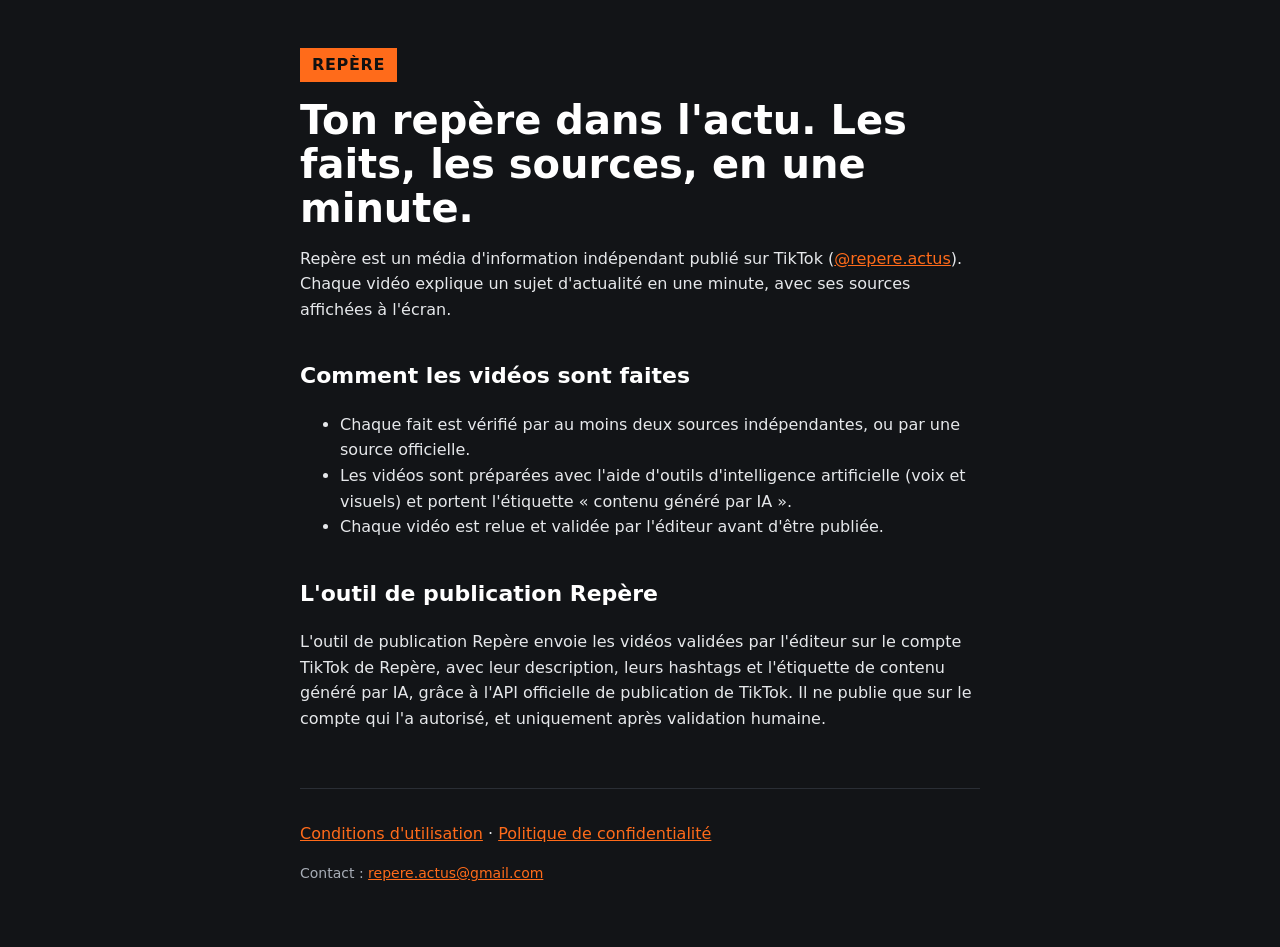
==== index.html @ 5780cd24 "Site public Repère : accueil, conditions, confidentialité, page d'autorisation Co-Authored-By: Claud" ====
<!doctype html><html lang="fr"><head><meta charset="utf-8"><meta name="viewport" content="width=device-width,initial-scale=1"><title>Repère</title><link rel="stylesheet" href="style.css"></head><body><main>
<span class="badge">REPÈRE</span>
<h1>Ton repère dans l'actu. Les faits, les sources, en une minute.</h1>
<p>Repère est un média d'information indépendant publié sur TikTok (<a href="https://www.tiktok.com/@repere.actus">@repere.actus</a>). Chaque vidéo explique un sujet d'actualité en une minute, avec ses sources affichées à l'écran.</p>
<h2>Comment les vidéos sont faites</h2>
<ul><li>Chaque fait est vérifié par au moins deux sources indépendantes, ou par une source officielle.</li>
<li>Les vidéos sont préparées avec l'aide d'outils d'intelligence artificielle (voix et visuels) et portent l'étiquette « contenu généré par IA ».</li>
<li>Chaque vidéo est relue et validée par l'éditeur avant d'être publiée.</li></ul>
<h2>L'outil de publication Repère</h2>
<p>L'outil de publication Repère envoie les vidéos validées par l'éditeur sur le compte TikTok de Repère, avec leur description, leurs hashtags et l'étiquette de contenu généré par IA, grâce à l'API officielle de publication de TikTok. Il ne publie que sur le compte qui l'a autorisé, et uniquement après validation humaine.</p>
<footer><p><a href="conditions.html">Conditions d'utilisation</a> · <a href="confidentialite.html">Politique de confidentialité</a></p><p class="muted">Contact : <a href="mailto:repere.actus@gmail.com">repere.actus@gmail.com</a></p></footer>
</main></body></html>
---- style.css ----
:root{--bg:#121417;--fg:#fff;--muted:#a7adb6;--accent:#FF6B1A}
*{box-sizing:border-box}body{margin:0;background:var(--bg);color:var(--fg);font:16px/1.6 Inter,system-ui,-apple-system,Segoe UI,Roboto,sans-serif}
main{max-width:720px;margin:0 auto;padding:48px 20px}
.badge{display:inline-block;background:var(--accent);color:#111;font-weight:900;padding:4px 12px;letter-spacing:.04em}
h1{font-size:40px;line-height:1.1;margin:16px 0}h2{margin-top:36px;font-size:22px}a{color:var(--accent)}
p,li{color:#e6e8eb}.muted{color:var(--muted);font-size:14px}footer{margin-top:56px;border-top:1px solid #2a2e35;padding-top:16px}
code{background:#1d2026;padding:2px 6px;border-radius:4px}
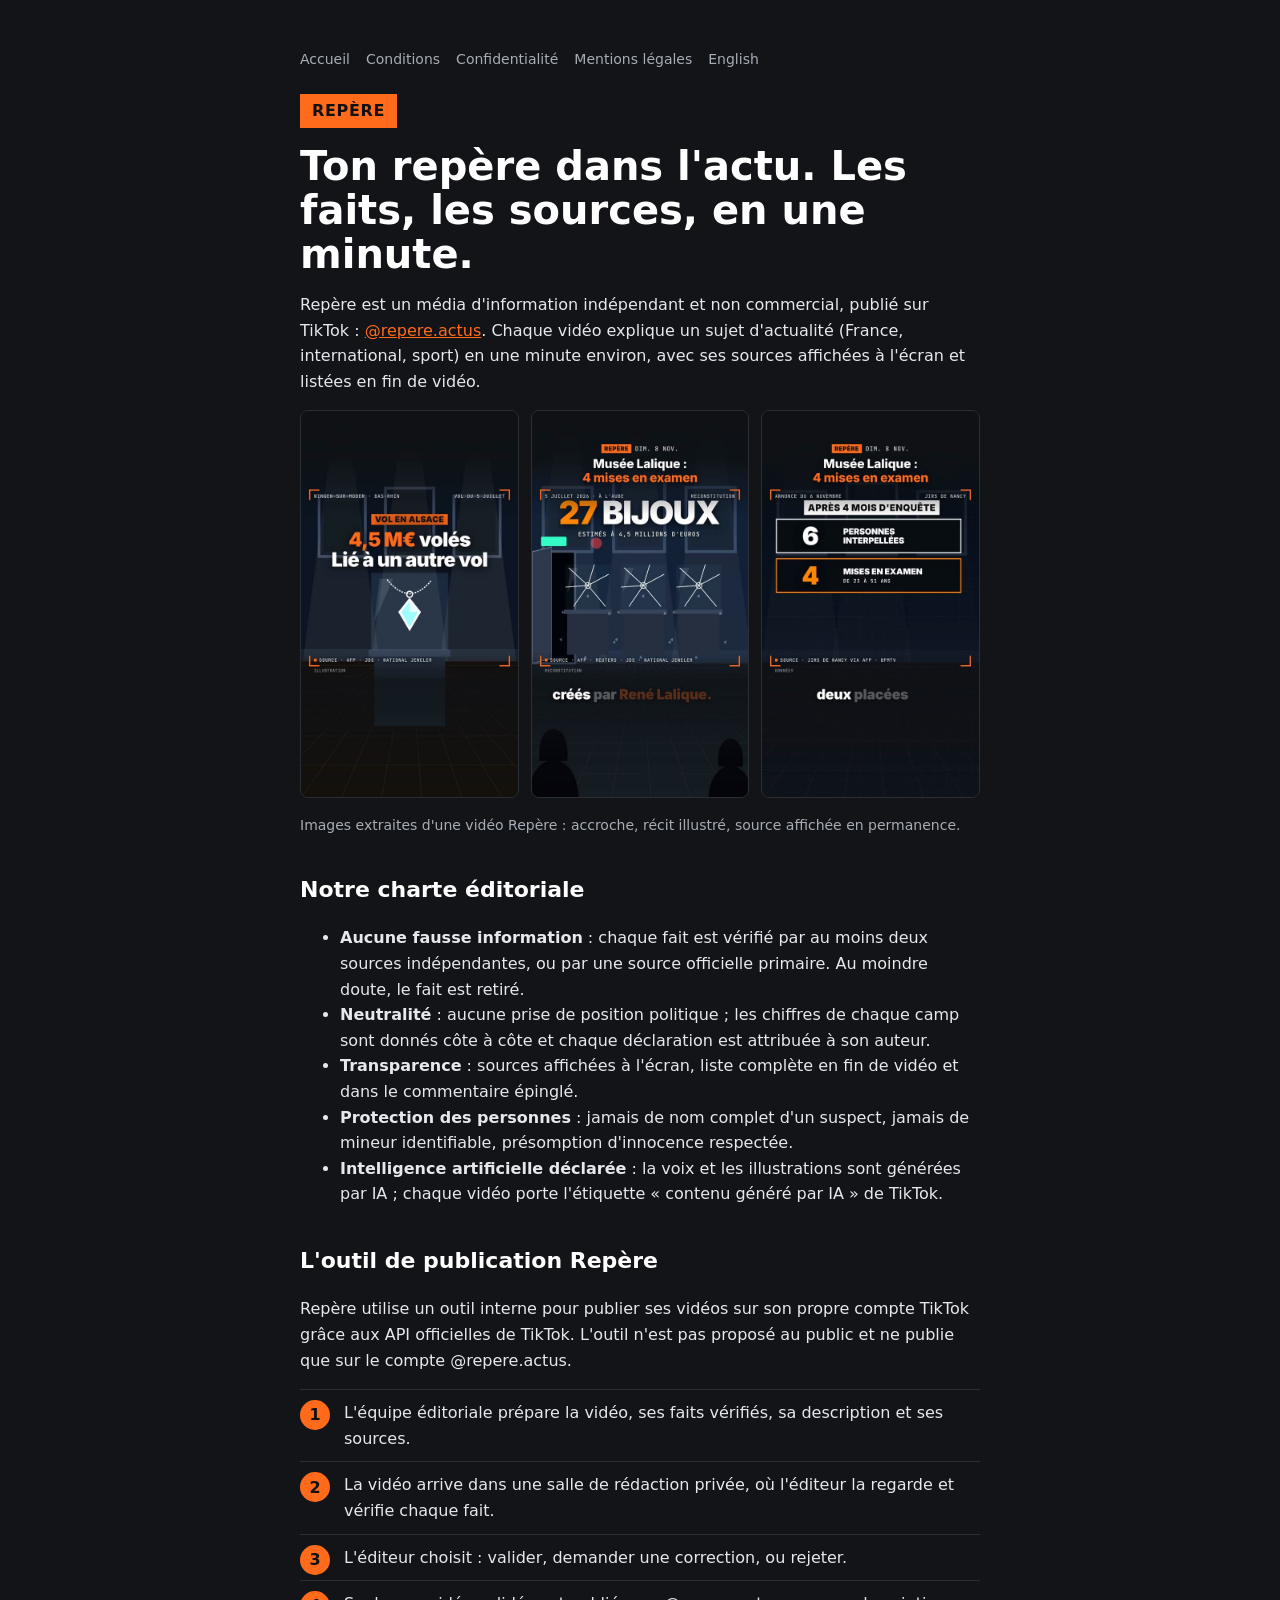
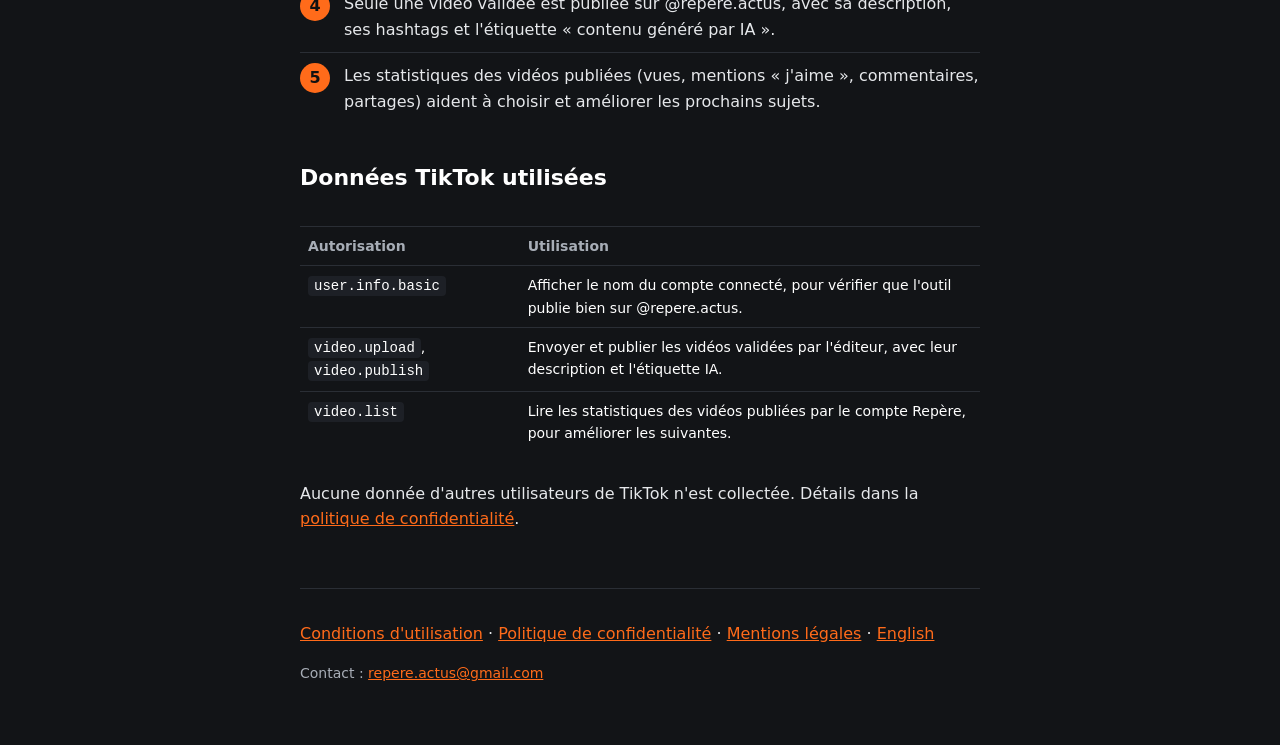
==== commit 176e6337: "Site : version anglaise, charte éditoriale, données utilisées, mentions légales, exemples Co-Authore" ====
--- a/index.html
+++ b/index.html
@@ -1,12 +1,29 @@
-<!doctype html><html lang="fr"><head><meta charset="utf-8"><meta name="viewport" content="width=device-width,initial-scale=1"><title>Repère</title><link rel="stylesheet" href="style.css"></head><body><main>
+<!doctype html><html lang="fr"><head><meta charset="utf-8"><meta name="viewport" content="width=device-width,initial-scale=1"><title>Repère</title><meta name="description" content="Repère : l'actualité expliquée en une minute sur TikTok, avec les faits et les sources."><link rel="stylesheet" href="style.css"></head><body><main>
+<nav><a href="index.html">Accueil</a><a href="conditions.html">Conditions</a><a href="confidentialite.html">Confidentialité</a><a href="mentions-legales.html">Mentions légales</a><a href="en/index.html">English</a></nav>
 <span class="badge">REPÈRE</span>
 <h1>Ton repère dans l'actu. Les faits, les sources, en une minute.</h1>
-<p>Repère est un média d'information indépendant publié sur TikTok (<a href="https://www.tiktok.com/@repere.actus">@repere.actus</a>). Chaque vidéo explique un sujet d'actualité en une minute, avec ses sources affichées à l'écran.</p>
-<h2>Comment les vidéos sont faites</h2>
-<ul><li>Chaque fait est vérifié par au moins deux sources indépendantes, ou par une source officielle.</li>
-<li>Les vidéos sont préparées avec l'aide d'outils d'intelligence artificielle (voix et visuels) et portent l'étiquette « contenu généré par IA ».</li>
-<li>Chaque vidéo est relue et validée par l'éditeur avant d'être publiée.</li></ul>
+<p>Repère est un média d'information indépendant et non commercial, publié sur TikTok : <a href="https://www.tiktok.com/@repere.actus">@repere.actus</a>. Chaque vidéo explique un sujet d'actualité (France, international, sport) en une minute environ, avec ses sources affichées à l'écran et listées en fin de vidéo.</p>
+<div class="shots"><img src="img/video-0.3.jpg" alt="Accroche d'une vidéo Repère"><img src="img/video-20.jpg" alt="Récit illustré avec la source affichée"><img src="img/video-45.jpg" alt="Suite du récit"></div>
+<p class="muted">Images extraites d'une vidéo Repère : accroche, récit illustré, source affichée en permanence.</p>
+<h2>Notre charte éditoriale</h2>
+<ul><li><b>Aucune fausse information</b> : chaque fait est vérifié par au moins deux sources indépendantes, ou par une source officielle primaire. Au moindre doute, le fait est retiré.</li>
+<li><b>Neutralité</b> : aucune prise de position politique ; les chiffres de chaque camp sont donnés côte à côte et chaque déclaration est attribuée à son auteur.</li>
+<li><b>Transparence</b> : sources affichées à l'écran, liste complète en fin de vidéo et dans le commentaire épinglé.</li>
+<li><b>Protection des personnes</b> : jamais de nom complet d'un suspect, jamais de mineur identifiable, présomption d'innocence respectée.</li>
+<li><b>Intelligence artificielle déclarée</b> : la voix et les illustrations sont générées par IA ; chaque vidéo porte l'étiquette « contenu généré par IA » de TikTok.</li></ul>
 <h2>L'outil de publication Repère</h2>
-<p>L'outil de publication Repère envoie les vidéos validées par l'éditeur sur le compte TikTok de Repère, avec leur description, leurs hashtags et l'étiquette de contenu généré par IA, grâce à l'API officielle de publication de TikTok. Il ne publie que sur le compte qui l'a autorisé, et uniquement après validation humaine.</p>
-<footer><p><a href="conditions.html">Conditions d'utilisation</a> · <a href="confidentialite.html">Politique de confidentialité</a></p><p class="muted">Contact : <a href="mailto:repere.actus@gmail.com">repere.actus@gmail.com</a></p></footer>
+<p>Repère utilise un outil interne pour publier ses vidéos sur son propre compte TikTok grâce aux API officielles de TikTok. L'outil n'est pas proposé au public et ne publie que sur le compte @repere.actus.</p>
+<ol class="steps">
+<li>L'équipe éditoriale prépare la vidéo, ses faits vérifiés, sa description et ses sources.</li>
+<li>La vidéo arrive dans une salle de rédaction privée, où l'éditeur la regarde et vérifie chaque fait.</li>
+<li>L'éditeur choisit : valider, demander une correction, ou rejeter.</li>
+<li>Seule une vidéo validée est publiée sur @repere.actus, avec sa description, ses hashtags et l'étiquette « contenu généré par IA ».</li>
+<li>Les statistiques des vidéos publiées (vues, mentions « j'aime », commentaires, partages) aident à choisir et améliorer les prochains sujets.</li></ol>
+<h2>Données TikTok utilisées</h2>
+<div class="wrap"><table><tr><th>Autorisation</th><th>Utilisation</th></tr>
+<tr><td><code>user.info.basic</code></td><td>Afficher le nom du compte connecté, pour vérifier que l'outil publie bien sur @repere.actus.</td></tr>
+<tr><td><code>video.upload</code>, <code>video.publish</code></td><td>Envoyer et publier les vidéos validées par l'éditeur, avec leur description et l'étiquette IA.</td></tr>
+<tr><td><code>video.list</code></td><td>Lire les statistiques des vidéos publiées par le compte Repère, pour améliorer les suivantes.</td></tr></table></div>
+<p>Aucune donnée d'autres utilisateurs de TikTok n'est collectée. Détails dans la <a href="confidentialite.html">politique de confidentialité</a>.</p>
+<footer><p><a href="conditions.html">Conditions d'utilisation</a> · <a href="confidentialite.html">Politique de confidentialité</a> · <a href="mentions-legales.html">Mentions légales</a> · <a href="en/index.html">English</a></p><p class="muted">Contact : <a href="mailto:repere.actus@gmail.com">repere.actus@gmail.com</a></p></footer>
 </main></body></html>
--- a/style.css
+++ b/style.css
@@ -5,3 +5,9 @@
 h1{font-size:40px;line-height:1.1;margin:16px 0}h2{margin-top:36px;font-size:22px}a{color:var(--accent)}
 p,li{color:#e6e8eb}.muted{color:var(--muted);font-size:14px}footer{margin-top:56px;border-top:1px solid #2a2e35;padding-top:16px}
 code{background:#1d2026;padding:2px 6px;border-radius:4px}
+nav{display:flex;gap:16px;flex-wrap:wrap;font-size:14px;margin-bottom:24px}nav a{color:var(--muted);text-decoration:none}nav a:hover{color:var(--accent)}
+.shots{display:grid;grid-template-columns:repeat(3,minmax(0,1fr));gap:12px;margin:16px 0}.shots img{width:100%;border-radius:8px;border:1px solid #2a2e35}
+.steps{counter-reset:s;list-style:none;padding:0}.steps li{counter-increment:s;padding:10px 0 10px 44px;position:relative;border-top:1px solid #2a2e35}
+.steps li::before{content:counter(s);position:absolute;left:0;top:10px;width:30px;height:30px;border-radius:50%;background:var(--accent);color:#111;font-weight:900;display:grid;place-items:center}
+table{width:100%;border-collapse:collapse;font-size:14px;margin:12px 0}td,th{border-top:1px solid #2a2e35;padding:8px;text-align:left;vertical-align:top}th{color:var(--muted);font-weight:600}
+.wrap{overflow-x:auto}
